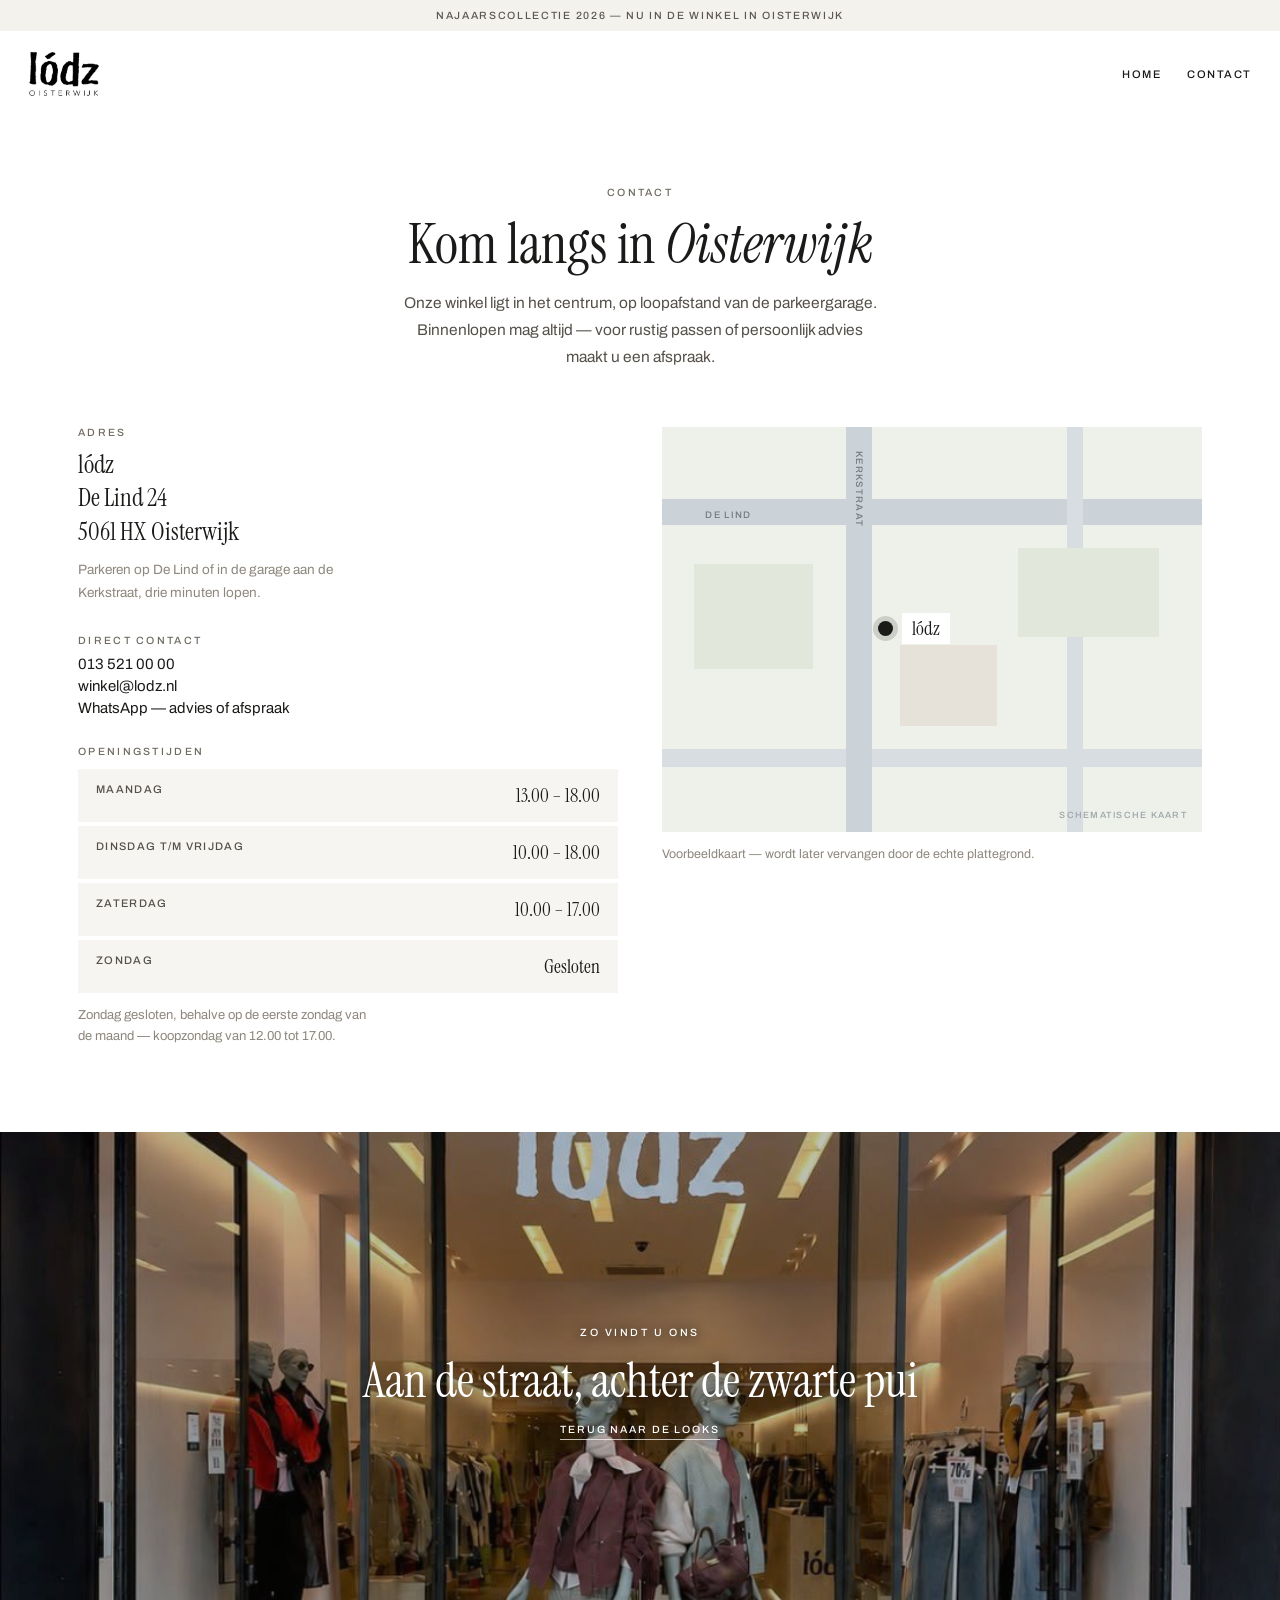
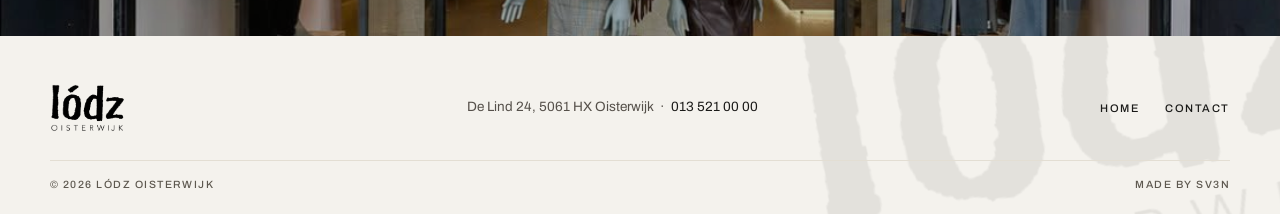
==== contact.html @ cc413e2c "Initial static site: homepage and contact page Plain HTML/CSS/JS build of the lódz Oisterwijk showca" ====
<!DOCTYPE html>
<html lang="nl">
<head>
  <meta charset="utf-8">
  <meta name="viewport" content="width=device-width, initial-scale=1">
  <title>Contact — lódz Oisterwijk</title>
  <meta name="description" content="Bezoek lódz aan De Lind 24 in Oisterwijk. Adres, openingstijden en route.">
  <link rel="icon" type="image/png" href="images/logo.png">
  <link rel="preconnect" href="https://fonts.googleapis.com">
  <link rel="preconnect" href="https://fonts.gstatic.com" crossorigin>
  <link href="https://fonts.googleapis.com/css2?family=Archivo:wght@200;300;400;500&family=Instrument+Serif:ital@0;1&display=swap" rel="stylesheet">
  <link rel="stylesheet" href="css/style.css">
</head>
<body>

  <div class="announce">Najaarscollectie 2026 — nu in de winkel in Oisterwijk</div>

  <header class="site-header site-header--solid">
    <div class="site-header__inner">
      <a href="index.html" class="site-header__logo" aria-label="lódz Oisterwijk — home">
        <img src="images/logo.png" alt="lódz Oisterwijk">
      </a>
      <nav class="site-nav" aria-label="Hoofdnavigatie">
        <a href="index.html">Home</a>
        <a href="#adres">Contact</a>
      </nav>
    </div>
  </header>

  <!-- Intro -->
  <section class="contact-intro">
    <div class="eyebrow eyebrow--small">Contact</div>
    <h1 class="h-serif">Kom langs in <em>Oisterwijk</em></h1>
    <p>Onze winkel ligt in het centrum, op loopafstand van de parkeergarage. Binnenlopen mag altijd — voor rustig passen of persoonlijk advies maakt u een afspraak.</p>
  </section>

  <!-- Address, contact, hours + map -->
  <section id="adres" class="contact-grid">
    <div class="contact-col">
      <div class="contact-block">
        <div class="eyebrow eyebrow--small">Adres</div>
        <p class="contact-block__address">lódz<br>De Lind 24<br>5061 HX Oisterwijk</p>
        <p class="contact-block__note">Parkeren op De Lind of in de garage aan de Kerkstraat, drie minuten lopen.</p>
      </div>

      <div class="contact-block">
        <div class="eyebrow eyebrow--small">Direct contact</div>
        <div class="contact-block__links">
          <a href="tel:+31135210000">013 521 00 00</a>
          <a href="mailto:winkel@lodz.nl">winkel@lodz.nl</a>
          <a href="https://wa.me/31135210000">WhatsApp — advies of afspraak</a>
        </div>
      </div>

      <div id="openingstijden" class="contact-block hours">
        <div class="eyebrow eyebrow--small">Openingstijden</div>
        <div class="hours__list">
          <div class="hours__row"><span class="hours__day">Maandag</span><span class="hours__time">13.00 – 18.00</span></div>
          <div class="hours__row"><span class="hours__day">Dinsdag t/m vrijdag</span><span class="hours__time">10.00 – 18.00</span></div>
          <div class="hours__row"><span class="hours__day">Zaterdag</span><span class="hours__time">10.00 – 17.00</span></div>
          <div class="hours__row"><span class="hours__day">Zondag</span><span class="hours__time">Gesloten</span></div>
        </div>
        <p class="hours__note">Zondag gesloten, behalve op de eerste zondag van de maand — koopzondag van 12.00 tot 17.00.</p>
      </div>
    </div>

    <div class="map-wrap">
      <div class="map" role="img" aria-label="Schematische kaart van De Lind in Oisterwijk">
        <div class="map__street-h1"></div>
        <div class="map__street-h2"></div>
        <div class="map__street-v1"></div>
        <div class="map__street-v2"></div>
        <div class="map__block-1"></div>
        <div class="map__block-2"></div>
        <div class="map__block-3"></div>
        <div class="map__label map__label--h">De Lind</div>
        <div class="map__label map__label--v">Kerkstraat</div>
        <div class="map__pin">
          <span class="map__dot"></span>
          <span class="map__name">lódz</span>
        </div>
        <div class="map__credit">Schematische kaart</div>
      </div>
      <p class="map-wrap__caption">Voorbeeldkaart — wordt later vervangen door de echte plattegrond.</p>
    </div>
  </section>

  <!-- Storefront banner -->
  <section class="banner banner--short">
    <img class="banner__photo" src="images/storefront.jpg" alt="">
    <div class="banner__scrim"></div>
    <div class="banner__content">
      <div class="banner__eyebrow">Zo vindt u ons</div>
      <h2 class="h-serif banner__title">Aan de straat, achter de zwarte pui</h2>
      <a href="index.html" class="link-underline link-underline--white">Terug naar de looks</a>
    </div>
  </section>

  <!-- Footer -->
  <footer id="contact" class="site-footer site-footer--compact">
    <img class="site-footer__watermark" src="images/logo.png" alt="" aria-hidden="true">
    <div class="site-footer__identity">
      <img src="images/logo.png" alt="lódz Oisterwijk">
      <p class="site-footer__address">De Lind 24, 5061 HX Oisterwijk&nbsp;&nbsp;·&nbsp;&nbsp;<a href="tel:+31135210000">013 521 00 00</a></p>
      <nav class="site-nav" aria-label="Footernavigatie">
        <a href="index.html">Home</a>
        <a href="#adres">Contact</a>
      </nav>
    </div>
    <div class="site-footer__bottom">
      <span>© 2026 lódz Oisterwijk</span>
      <a href="https://Sv3n.dev" target="_blank" rel="noopener">Made by Sv3n</a>
    </div>
  </footer>

</body>
</html>
---- css/style.css ----
/* ------------------------------------------------------------------
   lódz Oisterwijk — style.css
   Tokens and values follow the design handoff (README in the design zip).
   ------------------------------------------------------------------ */

:root {
  --ink: #1a1a18;
  --ink-soft: #55504a;
  --ink-muted: #6f6a62;
  --ink-faint: #8d877d;
  --ink-footer: #5d584f;
  --paper: #ffffff;
  --paper-warm: #f4f2ed;
  --paper-warm-2: #f7f5f1;
  --tile-bg: #eeebe4;
  --tile-bg-2: #f0ede7;
  --hairline: #e3ded3;

  --sans: 'Archivo', Helvetica, Arial, sans-serif;
  --serif: 'Instrument Serif', Georgia, serif;
}

/* Base ------------------------------------------------------------- */

* { box-sizing: border-box; }

html { scroll-behavior: smooth; }

html, body {
  margin: 0;
  padding: 0;
  background: var(--paper);
}

body {
  font-family: var(--sans);
  color: var(--ink);
  -webkit-font-smoothing: antialiased;
}

a {
  color: var(--ink);
  text-decoration: none;
  transition: color 0.25s ease;
}
a:hover { color: var(--ink-muted); }

::selection { background: var(--tile-bg); }

img { display: block; }

/* Shared type roles ------------------------------------------------- */

.eyebrow {
  font-size: 14px;
  font-weight: 500;
  letter-spacing: 0.22em;
  text-transform: uppercase;
  color: var(--ink-muted);
}
.eyebrow--small { font-size: 10.5px; }

.h-serif {
  font-family: var(--serif);
  font-weight: 400;
  margin: 0;
}

.section-intro {
  display: flex;
  flex-direction: column;
  align-items: center;
  gap: 12px;
  text-align: center;
  padding: 0 28px;
}
.section-intro h2 {
  font-size: clamp(40px, 5vw, 68px);
  line-height: 1.02;
}
.section-intro p {
  font-size: 18px;
  line-height: 1.65;
  color: var(--ink-soft);
  margin: 0;
  max-width: 56ch;
  text-wrap: pretty;
}

.link-underline {
  font-size: 10.5px;
  font-weight: 500;
  letter-spacing: 0.18em;
  text-transform: uppercase;
  border-bottom: 1px solid var(--ink);
  padding-bottom: 4px;
}

.link-underline--white {
  font-size: 13px;
  color: #ffffff;
  border-bottom: 1px solid rgba(255, 255, 255, 0.7);
  transition: border-color 0.25s ease;
}
.link-underline--white:hover {
  color: #ffffff;
  border-color: #ffffff;
}

/* Header ------------------------------------------------------------ */

.site-header {
  position: fixed;
  top: 0;
  left: 0;
  right: 0;
  z-index: 40;
  background: transparent;
  box-shadow: none;
  transition: background 0.4s ease, box-shadow 0.4s ease;
}
.site-header__inner {
  display: flex;
  align-items: center;
  justify-content: space-between;
  gap: 24px;
  padding: 18px 28px 16px;
}
.site-header__logo img {
  height: 46px;
  width: auto;
  filter: brightness(0) invert(1) drop-shadow(0 1px 8px rgba(10, 9, 7, 0.6));
  transition: filter 0.4s ease;
}
.site-nav {
  display: flex;
  gap: 26px;
  font-size: 11px;
  font-weight: 500;
  letter-spacing: 0.14em;
  text-transform: uppercase;
}
.site-header .site-nav a {
  color: #ffffff;
  transition: color 0.4s ease;
}
.site-header .site-nav a:hover { color: rgba(255, 255, 255, 0.75); }

/* Scrolled state (toggled by js/main.js at scrollY > 80) */
.site-header.is-scrolled {
  background: var(--paper);
  box-shadow: 0 1px 16px rgba(24, 22, 18, 0.1);
}
.site-header.is-scrolled .site-header__logo img { filter: none; }
.site-header.is-scrolled .site-nav a { color: var(--ink); }
.site-header.is-scrolled .site-nav a:hover { color: var(--ink-muted); }

/* Solid header variant (contact page) */
.site-header--solid {
  position: sticky;
  background: var(--paper);
}
.site-header--solid .site-header__inner { padding: 20px 28px 18px; }
.site-header--solid .site-header__logo img { filter: none; }
.site-header--solid .site-nav a { color: var(--ink); }
.site-header--solid .site-nav a:hover { color: var(--ink-muted); }

.announce {
  background: var(--paper-warm);
  text-align: center;
  padding: 10px 16px;
  font-size: 10.5px;
  font-weight: 500;
  letter-spacing: 0.16em;
  text-transform: uppercase;
  color: var(--ink-footer);
}

/* Hero -------------------------------------------------------------- */

.hero {
  position: relative;
  width: 100%;
  display: flex;
  overflow: hidden;
  background: var(--ink);
}
.hero__still,
.hero__video,
.hero__scrim {
  position: absolute;
  inset: 0;
}
.hero__still {
  width: 100%;
  height: 100%;
  object-fit: cover;
  object-position: 50% 45%;
}
.hero__video {
  overflow: hidden;
  pointer-events: none;
}
.hero__video iframe {
  position: absolute;
  top: 50%;
  left: 50%;
  transform: translate(-50%, -50%);
  width: 177.78vh;
  min-width: 100%;
  height: 56.25vw;
  min-height: 100%;
  border: 0;
  display: block;
}
.hero__scrim {
  background: linear-gradient(
    to top,
    rgba(10, 9, 7, 0.6) 0%,
    rgba(10, 9, 7, 0.5) 45%,
    rgba(10, 9, 7, 0.38) 75%,
    rgba(10, 9, 7, 0.28) 100%
  );
}
.hero__content {
  position: relative;
  width: 100%;
  min-height: 100vh;
  min-height: 100svh;
  display: flex;
  align-items: center;
  justify-content: center;
  padding: 120px 28px 96px;
}
.hero__title {
  margin: 0;
  color: #ffffff;
  line-height: 0.98;
  text-align: center;
  text-shadow: 0 1px 4px rgba(0, 0, 0, 0.85), 0 3px 18px rgba(0, 0, 0, 0.55);
  text-wrap: pretty;
}
.hero__line1 {
  display: block;
  font-family: var(--sans);
  font-weight: 200;
  font-size: clamp(32px, 5.2vw, 92px);
  letter-spacing: 0.1em;
  text-transform: uppercase;
  white-space: nowrap;
}
.hero__line2 {
  display: block;
  font-family: var(--serif);
  font-weight: 400;
  font-style: italic;
  font-size: clamp(38px, 6.6vw, 118px);
  letter-spacing: -0.01em;
  white-space: nowrap;
}
.hero__cta {
  position: absolute;
  left: 32px;
  bottom: 32px;
  background: #ffffff;
  color: var(--ink);
  padding: 15px 38px;
  font-size: 11px;
  font-weight: 500;
  letter-spacing: 0.16em;
  text-transform: uppercase;
  transition: background 0.25s ease;
}
.hero__cta:hover {
  background: var(--paper-warm);
  color: var(--ink);
}

/* Brand row --------------------------------------------------------- */

.brands {
  position: relative;
  z-index: 1;
  padding: 88px 40px 56px;
  background: var(--paper);
  box-shadow: 0 10px 22px -12px rgba(24, 22, 18, 0.22);
}
.brands__grid {
  width: 100%;
  display: grid;
  grid-template-columns: repeat(auto-fit, minmax(min(100%, 120px), 1fr));
  gap: 24px 20px;
  align-items: center;
  justify-items: center;
}
.brands__grid img {
  width: 100%;
  max-width: 190px;
  height: auto;
  opacity: 0.8;
}

/* Tile sections (Kleding / Accessoires) ----------------------------- */

.tiles-section {
  display: flex;
  flex-direction: column;
  align-items: center;
  gap: 44px;
  padding: 84px 0 64px;
}
.tiles-section--accessoires {
  position: relative;
  z-index: 2;
  background: var(--paper);
  padding: 24px 0 180px;
  gap: 40px;
}
.tile-grid {
  width: 100%;
  display: grid;
  grid-template-columns: repeat(4, minmax(0, 1fr));
  gap: 14px;
  padding: 0 14px;
}
.tile {
  position: relative;
  aspect-ratio: 3 / 4;
  background: var(--tile-bg);
  overflow: hidden;
  display: flex;
  align-items: flex-end;
}
.tiles-section--accessoires .tile { background: var(--tile-bg-2); }
.tile img {
  position: absolute;
  inset: 0;
  width: 100%;
  height: 100%;
  object-fit: cover;
  transition: transform 2.6s cubic-bezier(0.22, 1, 0.36, 1);
}
.tile:hover img { transform: scale(1.06); }
.tile__caption {
  position: relative;
  width: 100%;
  display: flex;
  flex-direction: column;
  gap: 5px;
  padding: 18px 18px 20px;
}
.tile__tag {
  font-size: clamp(10px, 1.1vw, 21px);
  font-weight: 500;
  letter-spacing: 0.18em;
  text-transform: uppercase;
  color: #ffffff;
  text-shadow: 1px 1px 1px rgba(10, 9, 7, 0.5), 2px 2px 3px rgba(10, 9, 7, 0.35);
}
.tile__title {
  font-family: var(--serif);
  font-weight: 400;
  font-size: clamp(20px, 2.6vw, 54px);
  line-height: 1.08;
  margin: 0;
  color: #ffffff;
  text-shadow: 2px 2px 2px rgba(10, 9, 7, 0.5), 3px 3px 5px rgba(10, 9, 7, 0.32);
}

/* Ornamental divider ------------------------------------------------ */

.divider {
  position: relative;
  z-index: 3;
  margin: 0 0 190px;
  padding: 0 40px;
  display: flex;
  align-items: center;
  justify-content: center;
  gap: 16px;
}
.divider__rule {
  flex: 1;
  height: 1px;
  display: block;
  background: linear-gradient(
    to right,
    rgba(26, 26, 24, 0) 0%,
    rgba(26, 26, 24, 0.28) 22%,
    rgba(26, 26, 24, 0.28) 78%,
    rgba(26, 26, 24, 0) 100%
  );
}
.divider__mark {
  width: 7px;
  height: 7px;
  transform: rotate(45deg);
  border: 1px solid rgba(26, 26, 24, 0.5);
  flex: none;
  display: block;
}

/* Storefront banner ------------------------------------------------- */

.banner {
  position: relative;
  z-index: 0;
  min-height: 70vh;
  display: flex;
  align-items: center;
  justify-content: center;
  overflow: hidden;
  background: var(--ink);
}
.banner--short { min-height: 56vh; }
.banner__photo {
  position: absolute;
  inset: 0;
  width: 100%;
  height: 100%;
  object-fit: cover;
}
.banner__scrim {
  position: absolute;
  inset: 0;
  background: rgba(14, 13, 11, 0.24);
}
.banner--short .banner__scrim { background: rgba(14, 13, 11, 0.26); }
.banner__content {
  position: relative;
  display: flex;
  flex-direction: column;
  align-items: center;
  text-align: center;
  gap: 20px;
  padding: 96px 28px;
  max-width: 760px;
}
.banner--short .banner__content {
  gap: 18px;
  padding: 80px 28px;
  max-width: 700px;
}
.banner__eyebrow {
  font-size: 14px;
  font-weight: 500;
  letter-spacing: 0.24em;
  text-transform: uppercase;
  color: #ffffff;
  text-shadow: 0 1px 12px rgba(10, 9, 7, 0.9);
}
.banner--short .banner__eyebrow { font-size: 10.5px; }
.banner__title {
  font-size: clamp(40px, 5.6vw, 78px);
  line-height: 1.02;
  color: #ffffff;
  text-shadow: 0 2px 20px rgba(10, 9, 7, 0.85);
}
.banner--short .banner__title {
  font-size: clamp(28px, 3.8vw, 48px);
  line-height: 1.06;
}
.banner__title em { font-style: italic; }
.banner__body {
  font-size: 19px;
  line-height: 1.7;
  color: #ffffff;
  margin: 0;
  max-width: 56ch;
  text-shadow: 0 1px 14px rgba(10, 9, 7, 0.9);
  text-wrap: pretty;
}
.banner--short .link-underline--white { font-size: 10.5px; }

/* About ------------------------------------------------------------- */

.about {
  padding: 84px 28px;
  max-width: 760px;
  margin: 0 auto;
  display: flex;
  flex-direction: column;
  align-items: center;
  text-align: center;
  gap: 18px;
}
.about__statement {
  font-family: var(--serif);
  font-size: clamp(24px, 2.6vw, 34px);
  line-height: 1.25;
  margin: 0;
  text-wrap: pretty;
}
.about__body {
  font-size: 15px;
  line-height: 1.75;
  color: var(--ink-soft);
  margin: 0;
  max-width: 56ch;
  text-wrap: pretty;
}
.about .link-underline { margin-top: 8px; }

/* Contact page ------------------------------------------------------ */

.contact-intro {
  padding: 72px 28px 56px;
  max-width: 760px;
  margin: 0 auto;
  display: flex;
  flex-direction: column;
  align-items: center;
  text-align: center;
  gap: 16px;
}
.contact-intro h1 {
  font-size: clamp(34px, 4.4vw, 58px);
  line-height: 1.05;
}
.contact-intro h1 em { font-style: italic; }
.contact-intro p {
  font-size: 15.5px;
  line-height: 1.75;
  color: var(--ink-soft);
  margin: 0;
  max-width: 54ch;
  text-wrap: pretty;
}

.contact-grid {
  padding: 0 28px 84px;
  max-width: 1180px;
  margin: 0 auto;
  display: grid;
  grid-template-columns: repeat(auto-fit, minmax(min(100%, 300px), 1fr));
  gap: 44px;
}
.contact-col {
  display: flex;
  flex-direction: column;
  gap: 30px;
}
.contact-block {
  display: flex;
  flex-direction: column;
  gap: 10px;
}
.contact-block__address {
  font-family: var(--serif);
  font-size: 25px;
  line-height: 1.35;
  margin: 0;
}
.contact-block__note {
  font-size: 13.5px;
  line-height: 1.7;
  color: var(--ink-faint);
  margin: 0;
  max-width: 40ch;
}
.contact-block__links {
  display: flex;
  flex-direction: column;
  gap: 6px;
  font-size: 15px;
  color: var(--ink-soft);
}

.hours { gap: 12px; }
.hours__list {
  display: flex;
  flex-direction: column;
  gap: 4px;
}
.hours__row {
  display: flex;
  justify-content: space-between;
  gap: 20px;
  background: var(--paper-warm-2);
  padding: 14px 18px;
}
.hours__day {
  font-size: 11px;
  font-weight: 500;
  letter-spacing: 0.12em;
  text-transform: uppercase;
  color: var(--ink-soft);
}
.hours__time {
  font-family: var(--serif);
  font-size: 19px;
}
.hours__note {
  font-size: 13px;
  line-height: 1.65;
  color: var(--ink-faint);
  margin: 0;
  max-width: 42ch;
}

/* Schematic map placeholder */
.map-wrap {
  display: flex;
  flex-direction: column;
  gap: 12px;
}
.map {
  position: relative;
  aspect-ratio: 4 / 3;
  min-height: 340px;
  background: #eef1ea;
  overflow: hidden;
}
.map > * { position: absolute; }
.map__street-h1 { left: 0; right: 0; top: 18%; height: 26px; background: #ccd3d8; }
.map__street-h2 { left: 0; right: 0; bottom: 16%; height: 18px; background: #d8dde1; }
.map__street-v1 { top: 0; bottom: 0; left: 34%; width: 26px; background: #ccd3d8; }
.map__street-v2 { top: 0; bottom: 0; right: 22%; width: 16px; background: #d8dde1; }
.map__block-1 { left: 6%; top: 34%; width: 22%; height: 26%; background: #e2e7dc; }
.map__block-2 { right: 8%; top: 30%; width: 26%; height: 22%; background: #e2e7dc; }
.map__block-3 { left: 44%; bottom: 26%; width: 18%; height: 20%; background: #e6e2d9; }
.map__label {
  font-size: 9.5px;
  font-weight: 500;
  letter-spacing: 0.14em;
  text-transform: uppercase;
  color: #6f7a80;
}
.map__label--h { left: 8%; top: 20.5%; }
.map__label--v { left: 35.5%; top: 6%; writing-mode: vertical-rl; }
.map__pin {
  left: 40%;
  top: 46%;
  display: flex;
  align-items: center;
  gap: 9px;
}
.map__dot {
  width: 15px;
  height: 15px;
  border-radius: 50%;
  background: var(--ink);
  box-shadow: 0 0 0 5px rgba(26, 26, 24, 0.16);
  display: block;
}
.map__name {
  font-family: var(--serif);
  font-size: 19px;
  background: #ffffff;
  padding: 3px 10px;
}
.map__credit {
  right: 14px;
  bottom: 12px;
  font-size: 9px;
  font-weight: 500;
  letter-spacing: 0.14em;
  text-transform: uppercase;
  color: #9aa3a8;
}
.map-wrap__caption {
  font-size: 12.5px;
  line-height: 1.6;
  color: var(--ink-faint);
  margin: 0;
}

/* Footer ------------------------------------------------------------ */

.site-footer {
  position: relative;
  background: var(--paper-warm);
  padding: 56px 28px 24px;
  overflow: hidden;
}
.site-footer--compact { padding-top: 48px; }
.site-footer__watermark {
  position: absolute;
  right: -8%;
  bottom: -18%;
  width: 46%;
  min-width: 420px;
  height: auto;
  opacity: 0.07;
  transform: rotate(-12deg);
  pointer-events: none;
}
.site-footer--compact .site-footer__watermark { bottom: -34%; }
.usps {
  position: relative;
  max-width: 1180px;
  margin: 0 auto;
  display: grid;
  grid-template-columns: repeat(auto-fit, minmax(min(100%, 200px), 1fr));
  gap: 36px;
  text-align: center;
  justify-items: center;
}
.usp {
  display: flex;
  flex-direction: column;
  gap: 9px;
  max-width: 30ch;
}
.usp__title {
  font-size: 11px;
  font-weight: 500;
  letter-spacing: 0.18em;
  text-transform: uppercase;
}
.usp__body {
  font-size: 13.5px;
  line-height: 1.65;
  color: var(--ink-soft);
}
.site-footer__identity {
  position: relative;
  max-width: 1180px;
  margin: 56px auto 0;
  display: flex;
  flex-wrap: wrap;
  justify-content: space-between;
  align-items: center;
  gap: 24px 40px;
}
.site-footer--compact .site-footer__identity { margin-top: 0; }
.site-footer__identity img {
  height: 48px;
  width: auto;
  flex: none;
}
.site-footer__address {
  font-size: 13.5px;
  line-height: 1.7;
  color: var(--ink-soft);
  margin: 0;
}
.site-footer__bottom {
  position: relative;
  max-width: 1180px;
  margin: 28px auto 0;
  padding-top: 18px;
  border-top: 1px solid var(--hairline);
  display: flex;
  justify-content: space-between;
  align-items: center;
  gap: 16px;
  flex-wrap: wrap;
  font-size: 10.5px;
  font-weight: 500;
  letter-spacing: 0.14em;
  text-transform: uppercase;
  color: var(--ink-footer);
}
.site-footer__bottom a { color: var(--ink-footer); }
.site-footer__bottom a:hover { color: var(--ink); }

/* Responsive -------------------------------------------------------- */

@media (max-width: 900px) {
  .tile-grid { grid-template-columns: repeat(2, minmax(0, 1fr)); }
  .tile__tag { font-size: 11px; }
  .tile__title { font-size: clamp(22px, 4.2vw, 34px); }
  .tiles-section--accessoires { padding-bottom: 110px; }
  .divider { margin-bottom: 110px; }
  .brands { padding: 64px 28px 40px; }
  .brands__grid { grid-template-columns: repeat(3, minmax(0, 1fr)); }
}

@media (max-width: 600px) {
  .hero__line1,
  .hero__line2 { white-space: normal; }
  .hero__line1 { font-size: clamp(26px, 8vw, 40px); }
  .hero__line2 { font-size: clamp(36px, 11vw, 56px); }
  .hero__content { padding: 110px 20px 110px; }
  .hero__cta {
    left: 50%;
    transform: translateX(-50%);
    white-space: nowrap;
  }
  .tile-grid { grid-template-columns: 1fr; }
  .tile__title { font-size: 30px; }
  .tiles-section { padding: 64px 0 48px; gap: 32px; }
  .tiles-section--accessoires { padding: 16px 0 80px; }
  .divider { margin-bottom: 80px; padding: 0 24px; }
  .banner__content { padding: 72px 24px; }
  .about { padding: 64px 24px; }
  .brands__grid { grid-template-columns: repeat(2, minmax(0, 1fr)); }
  .site-header__inner { padding: 16px 20px 14px; }
  .site-header__logo img { height: 38px; }
  .site-footer__identity,
  .site-footer__bottom {
    flex-direction: column;
    align-items: center;
    text-align: center;
  }
  .map { min-height: 260px; }
}
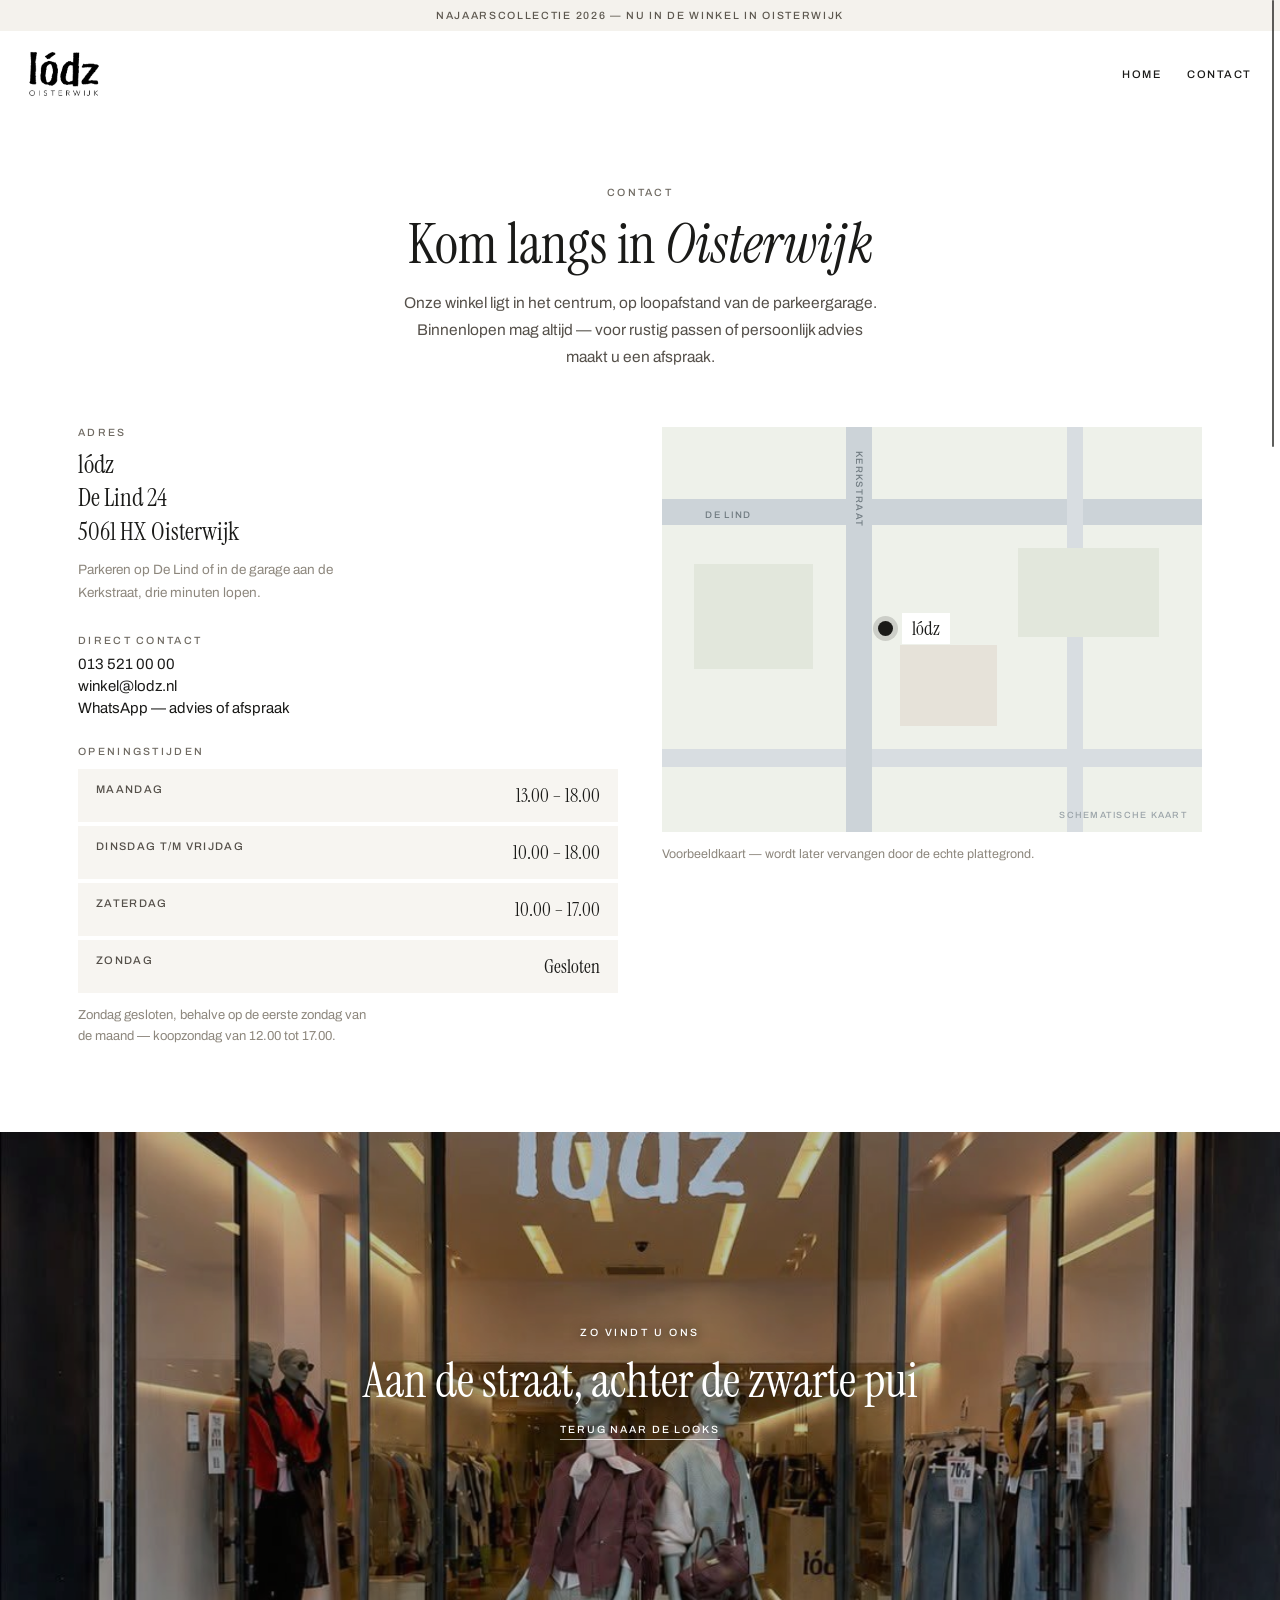
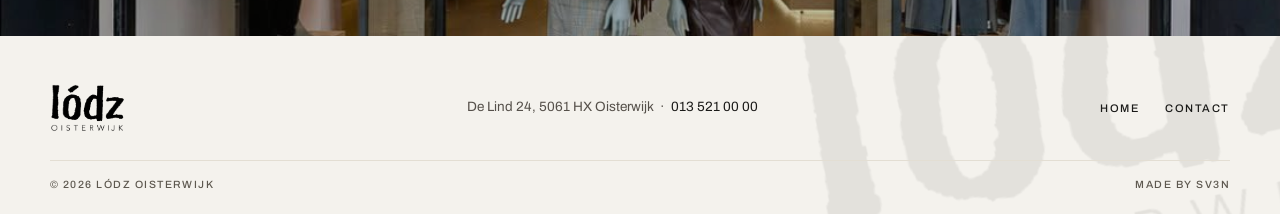
==== commit de571ec1: "Replace native scrollbar with a hairline indicator that fades in while scrolling Co-Authored-By: Cla" ====
--- a/contact.html
+++ b/contact.html
@@ -9,7 +9,7 @@
   <link rel="preconnect" href="https://fonts.googleapis.com">
   <link rel="preconnect" href="https://fonts.gstatic.com" crossorigin>
   <link href="https://fonts.googleapis.com/css2?family=Archivo:wght@200;300;400;500&family=Instrument+Serif:ital@0;1&display=swap" rel="stylesheet">
-  <link rel="stylesheet" href="css/style.css">
+  <link rel="stylesheet" href="css/style.css?v=9">
 </head>
 <body>
 
@@ -113,5 +113,6 @@
     </div>
   </footer>
 
+  <script src="js/main.js?v=9"></script>
 </body>
 </html>
--- a/css/style.css
+++ b/css/style.css
@@ -25,6 +25,13 @@
 * { box-sizing: border-box; }
 
 html { scroll-behavior: smooth; }
+html.is-drag-scrolling { scroll-behavior: auto; }
+
+/* In-page anchors: stop short of the fixed header so section tops aren't hidden under it. */
+section[id],
+footer[id],
+div[id] { scroll-margin-top: 96px; }
+#top { scroll-margin-top: 0; }
 
 html, body {
   margin: 0;
@@ -46,6 +53,40 @@
 a:hover { color: var(--ink-muted); }
 
 ::selection { background: var(--tile-bg); }
+
+/* Scrollbar: native one hidden; js/main.js draws a hairline indicator instead */
+html {
+  scrollbar-width: none;
+  -ms-overflow-style: none;
+}
+html::-webkit-scrollbar,
+body::-webkit-scrollbar { display: none; width: 0; height: 0; }
+
+.scroll-indicator {
+  position: fixed;
+  top: 0;
+  right: 6px;
+  bottom: 0;
+  width: 2px;
+  z-index: 60;
+  opacity: 0;
+  transition: opacity 0.6s ease;
+  pointer-events: none;
+}
+.scroll-indicator.is-visible { opacity: 1; }
+.scroll-indicator__thumb {
+  position: absolute;
+  left: 0;
+  width: 100%;
+  border-radius: 999px;
+  background: rgba(26, 26, 24, 0.7);
+  transition: background 0.25s ease;
+  pointer-events: auto;
+  cursor: grab;
+}
+.scroll-indicator.is-dragging .scroll-indicator__thumb { cursor: grabbing; background: var(--ink); }
+.scroll-indicator.is-light .scroll-indicator__thumb { background: rgba(255, 255, 255, 0.85); }
+@media (hover: none) { .scroll-indicator { display: none; } }
 
 img { display: block; }
 
@@ -191,6 +232,10 @@
   position: absolute;
   inset: 0;
 }
+.hero__still { z-index: 0; }
+.hero__video { z-index: 1; }
+.hero__scrim { z-index: 2; }
+.hero__content { z-index: 3; }
 .hero__still {
   width: 100%;
   height: 100%;
@@ -200,17 +245,19 @@
 .hero__video {
   overflow: hidden;
   pointer-events: none;
-}
-.hero__video iframe {
+  /* Hidden until the video is actually playing, so a phone that blocks
+     autoplay keeps showing the still instead of a black frame. */
+  opacity: 0;
+  transition: opacity 0.8s ease;
+}
+.hero__video.is-playing { opacity: 1; }
+.hero__video video {
   position: absolute;
-  top: 50%;
-  left: 50%;
-  transform: translate(-50%, -50%);
-  width: 177.78vh;
-  min-width: 100%;
-  height: 56.25vw;
-  min-height: 100%;
-  border: 0;
+  inset: 0;
+  width: 100%;
+  height: 100%;
+  object-fit: cover;
+  object-position: 50% 45%;
   display: block;
 }
 .hero__scrim {
@@ -299,6 +346,8 @@
   height: auto;
   opacity: 0.8;
 }
+.brands__set { display: contents; }
+.brands__set--dup { display: none; }
 
 /* Tile sections (Kleding / Accessoires) ----------------------------- */
 
@@ -340,7 +389,8 @@
   object-fit: cover;
   transition: transform 2.6s cubic-bezier(0.22, 1, 0.36, 1);
 }
-.tile:hover img { transform: scale(1.06); }
+.tile:hover img,
+.tile.is-active img { transform: scale(1.06); }
 .tile__caption {
   position: relative;
   width: 100%;
@@ -765,6 +815,37 @@
   .divider { margin-bottom: 110px; }
   .brands { padding: 64px 28px 40px; }
   .brands__grid { grid-template-columns: repeat(3, minmax(0, 1fr)); }
+}
+
+/* Phones: the brand row becomes a continuously sliding strip */
+@media (max-width: 600px) {
+  .brands { padding: 48px 0 36px; }
+  .brands__grid {
+    display: flex;
+    gap: 0;
+    overflow: hidden;
+    -webkit-mask-image: linear-gradient(to right, transparent, #000 10%, #000 90%, transparent);
+    mask-image: linear-gradient(to right, transparent, #000 10%, #000 90%, transparent);
+  }
+  .brands__set,
+  .brands__set--dup {
+    display: flex;
+    align-items: center;
+    flex: none;
+    gap: 44px;
+    padding-right: 44px;
+    animation: brands-slide 24s linear infinite;
+  }
+  .brands__grid img {
+    width: auto;
+    height: 40px;
+    max-width: none;
+    flex: none;
+  }
+  @keyframes brands-slide {
+    from { transform: translateX(0); }
+    to   { transform: translateX(-100%); }
+  }
 }
 
 @media (max-width: 600px) {
@@ -785,7 +866,6 @@
   .divider { margin-bottom: 80px; padding: 0 24px; }
   .banner__content { padding: 72px 24px; }
   .about { padding: 64px 24px; }
-  .brands__grid { grid-template-columns: repeat(2, minmax(0, 1fr)); }
   .site-header__inner { padding: 16px 20px 14px; }
   .site-header__logo img { height: 38px; }
   .site-footer__identity,
